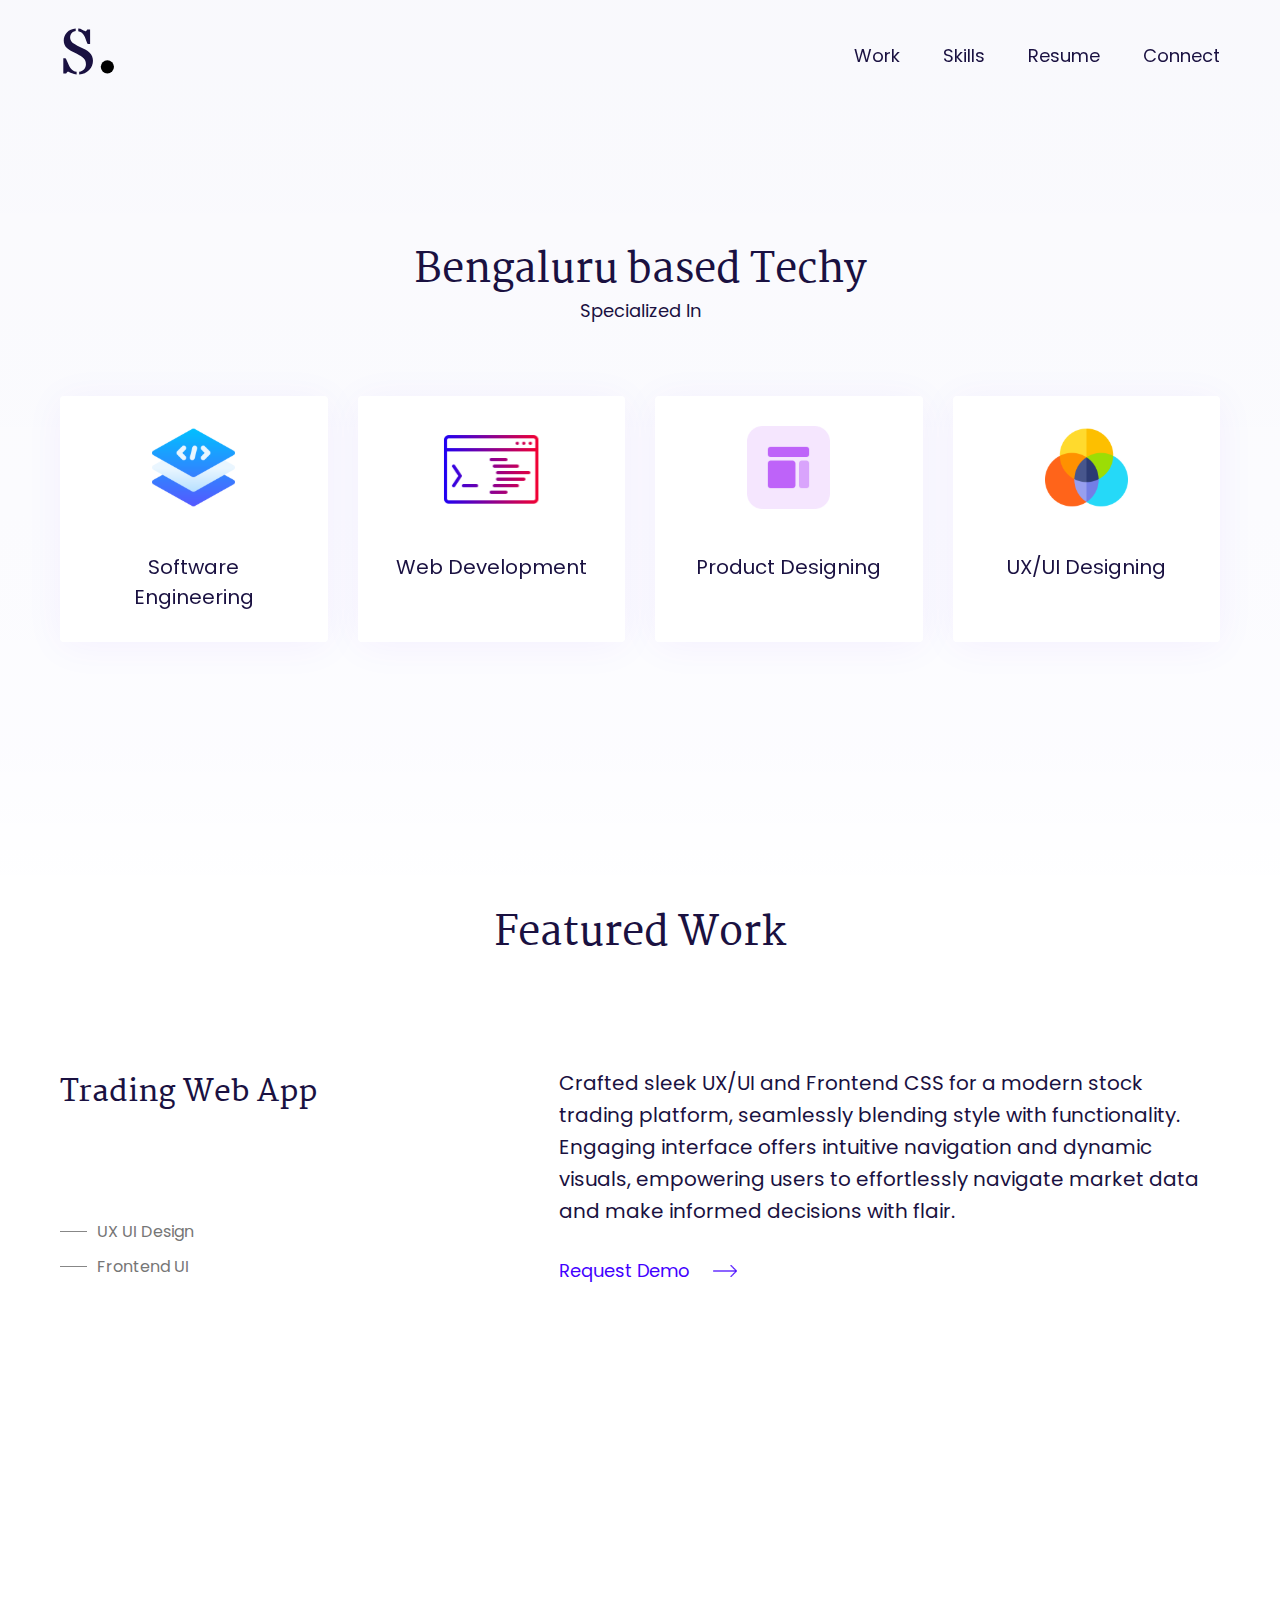
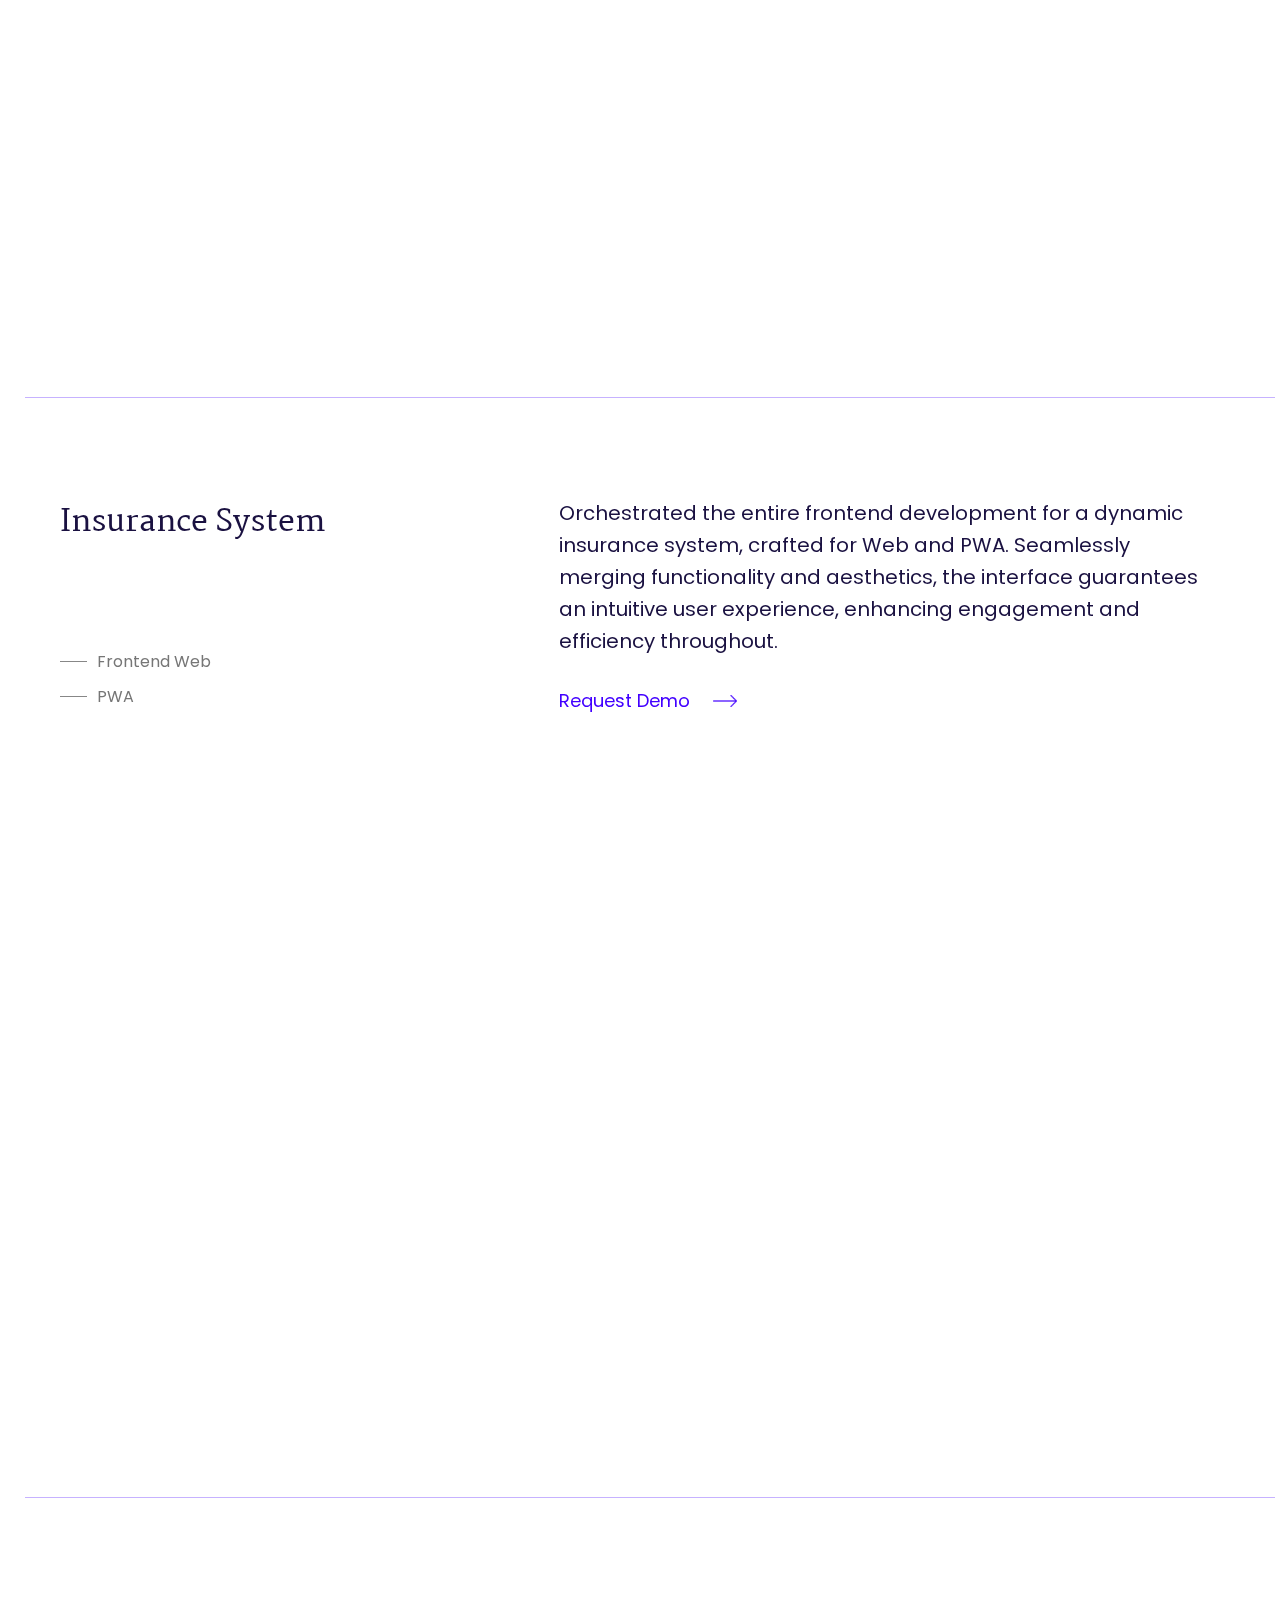
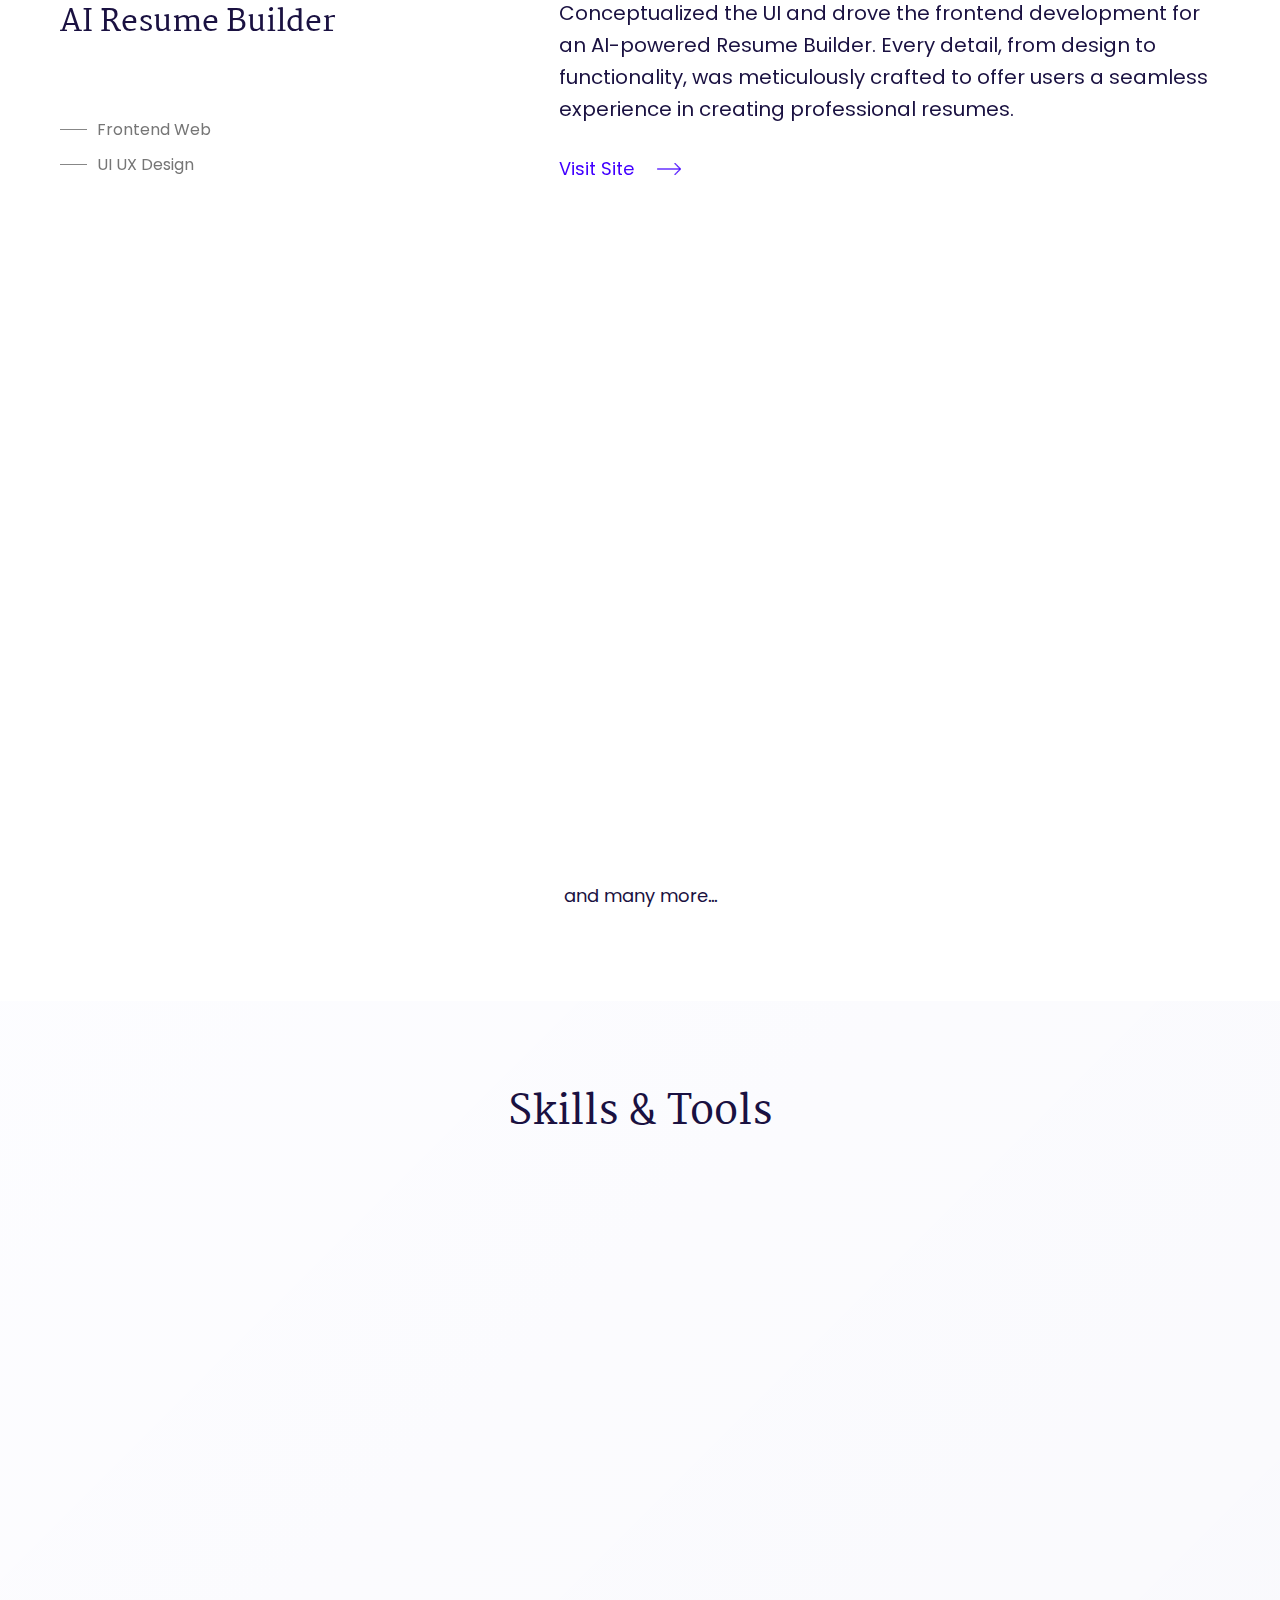
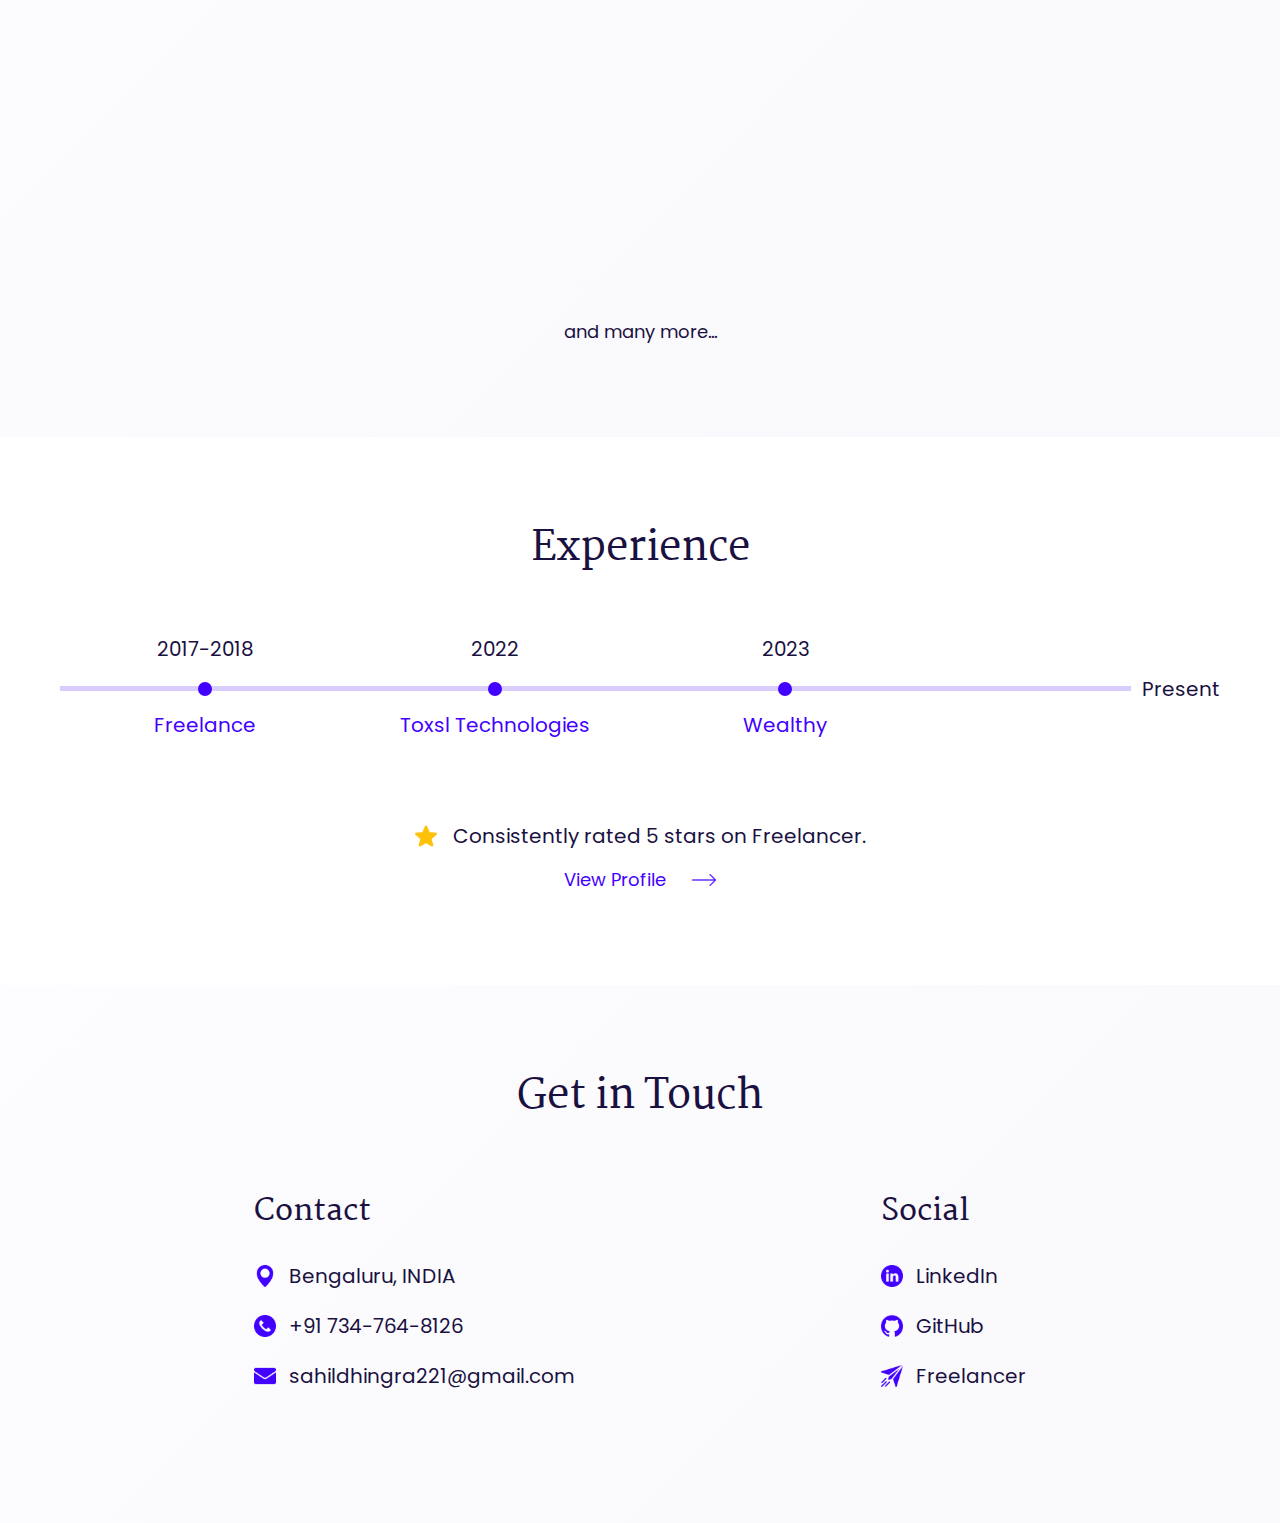
==== index.html @ 7012ac33 "Updated new portfolio" ====
<!DOCTYPE html>
<html lang="en">
<head>
  <meta charset="UTF-8">
  <meta name="viewport" content="width=device-width, initial-scale=1.0">
  <title>Sahil Dhingra | Frontend Developer | Software Engineer</title>
  <link rel="icon" href="/assets/icons/favico.svg">
  <meta name="description" content="Welcome to the portfolio of Sahil Dhingra, a frontend developer specializing in creating engaging user experiences. Explore my projects and skills.">
  <meta name="keywords" content="Sahil Dhingra, Frontend Developer, Software Engineer, Portfolio">
  <link rel="canonical" href="https://sahildhingra.in">
  <script type="application/ld+json">
    {
      "@context": "http://schema.org",
      "@type": "Person",
      "name": "Sahil Dhingra",
      "jobTitle": "Frontend Developer | Software Engineer",
      "url": "https://sahildhingra.in",
      "sameAs": [
        "https://www.linkedin.com/in/sahil-dhingra-772447118",
        "https://github.com/sahildhingra221"
      ]
    }
  </script>
  <meta property="og:title" content="Sahil Dhingra | Frontend Developer | Software Engineer">
  <meta property="og:description" content="Welcome to the portfolio of Sahil Dhingra, a frontend developer specializing in creating engaging user experiences. Explore my projects and skills.">
  <meta property="og:image" content="https://media.licdn.com/dms/image/D4D03AQFglEQmVj_J-Q/profile-displayphoto-shrink_200_200/0/1709186216717?e=2147483647&v=beta&t=3qAIPJI6j45beCKUPiKsRPSE6NNgzUKtPmAKEcMJp1o">
  <meta property="og:url" content="https://sahildhingra.in">
  <link rel="stylesheet" href="/style.css">
  <script src="/script.js"></script>

  <!-- Aos -->
  <link href="https://unpkg.com/aos@2.3.1/dist/aos.css" rel="stylesheet">
  <script src="https://unpkg.com/aos@2.3.1/dist/aos.js"></script>
</head>
<body>
  
  <!-- Header -->
  <header class="header">
    <div class="header-wrapper container">
      <div class="logo">
        <img src="/assets/icons/logo.svg" alt="sahil-logo">
      </div>
      <div class="nav">
        <a href="#work" class="nav-item">
          Work
        </a>
        <a href="#skills" class="nav-item">
          Skills
        </a>
        <a href="/resume-sahil-dhingra.pdf" target="_blank" class="nav-item">
          Resume
        </a>
        <a href="#contact" class="nav-item ">
          Connect
        </a>
      </div>
      <button onclick="toggleSidebar()" class="hamburger-icon">
        <div class="bar"></div>
        <div class="bar"></div>
        <div class="bar"></div>
      </button>
    </div>
  </header>

  <!-- Hero Banner -->
  <section class="hero-banner">
    <div class="banner-wrapper container">
      <h1>Bengaluru based Techy</h1>
      <span>Specialized In</span>
      
      <div class="cards-wrapper">
        <div data-aos="fade-up" class="card-item">
          <img src="/assets/icons/software-engineering-icon.svg" alt="software-engineering">
          <p>Software Engineering</p>
        </div>
        <div data-aos="fade-up" data-aos-delay="100" class="card-item">
          <img src="/assets/icons/web-dev-icon.svg" alt="web-development">
          <p>Web Development</p>
        </div>
        <div data-aos="fade-up" data-aos-delay="200" class="card-item">
          <img src="/assets/icons/product-desiging-icon.svg" alt="product-designing">
          <p>Product Designing</p>
        </div>
        <div data-aos="fade-up" data-aos-delay="300" class="card-item">
          <img src="/assets/icons/ux-ui-icon.svg" alt="ux/ui designing">
          <p>UX/UI Designing</p>
        </div>
      </div>
    </div>
  </section>

  <!-- Work Section -->
  <section id="work" class="work-section">
    <div class="container">
      <h2>Featured Work</h2>

      <div class="work-item border-unset">
        <div class="work-item-overview">
          <div class="work-item-info">
            <h3>Trading Web App</h3>
            <div class="value-added">
              <span class="mini">UX UI Design</span>
              <span class="mini">Frontend  UI</span>
            </div>
          </div>
          <div class="work-item-desc">
            <p>
              Crafted sleek UX/UI and Frontend CSS for a modern stock trading platform, seamlessly blending style with functionality. Engaging interface offers intuitive navigation and dynamic visuals, empowering users to effortlessly navigate market data and make informed decisions with flair.
            </p>
            <a class="animate-anchor" href="mailto:sahildhingra221@gmail.com?subject=I would like to see your project&body=Hi Sahil, Are you available for a quick call?">
              <span>Request Demo</span>
              <img src="/assets/icons/right-arrow-wide-icon.svg" alt="navigate-icon">
            </a>
          </div>
        </div>

        <div class="work-item-image">
          <img data-aos-offset="200" data-aos="zoom-out-up" src="/assets/images/trading-terminal.svg" alt="trading-terminal-image">
        </div>
      </div>

      <div class="work-item">
        <div class="work-item-overview">
          <div class="work-item-info">
            <h3>Insurance System</h3>
            <div class="value-added">
              <span class="mini">Frontend Web</span>
              <span class="mini">PWA</span>
            </div>
          </div>
          <div class="work-item-desc">
            <p>
              Orchestrated the entire frontend development for a dynamic insurance system, crafted for Web and PWA. Seamlessly merging functionality and aesthetics, the interface guarantees an intuitive user experience, enhancing engagement and efficiency throughout.
            </p>
            <a class="animate-anchor" href="mailto:sahildhingra221@gmail.com?subject=I would like to see your project&body=Hi Sahil, Are you available for a quick call?">
              <span>Request Demo</span>
              <img src="/assets/icons/right-arrow-wide-icon.svg" alt="navigate-icon">
            </a>
          </div>
        </div>

        <div class="work-item-image">
          <img data-aos-anchor-placement="center-center" data-aos-offset="400" data-aos="zoom-out-up" src="/assets/images/insurance-system.svg" alt="insurance-system-image">
          <div class="app-image">
            <img data-aos-offset="400" data-aos="fade-up-left" src="/assets/images/insurance-system-app.svg" alt="insurance-system-app-image">
          </div>
        </div>
      </div>

      <div class="work-item">
        <div class="work-item-overview">
          <div class="work-item-info">
            <h3>AI Resume Builder</h3>
            <div class="value-added">
              <span class="mini">Frontend Web</span>
              <span class="mini">UI UX  Design</span>
            </div>
          </div>
          <div class="work-item-desc">
            <p>
              Conceptualized the UI and drove the frontend development for an AI-powered Resume Builder. Every detail, from design to functionality, was meticulously crafted to offer users a seamless experience in creating professional resumes.
            </p>
            <a class="animate-anchor" href="https://aicvpro.com/create" target="_blank">
              <span>Visit Site</span>
              <img src="/assets/icons/right-arrow-wide-icon.svg" alt="navigate-icon">
            </a>
          </div>
        </div>

        <div class="work-item-image">
          <img data-aos-anchor-placement="center-center" data-aos-offset="600" data-aos="zoom-out-up" src="/assets/images/resume-builder.svg" alt="work-image">
        </div>
      </div>

      <div class="text-center">
        <span>and many more...</span>
      </div>

    </div>
  </section>


  <!-- Skills Section -->
  <section id="skills" class="skills-section bg-gradient">
    <div class="container">
      <h2 class="text-center">Skills & Tools</h2>

      <div class="skills-wrapper">
        <div class="skills-row">
          <div data-aos-anchor-placement="center-center" data-aos-offset="800" data-aos="fade-up" class="skill-item">
            <img src="/assets/icons/react-icon.svg" alt="react">
            <p>React</p>
          </div>
          <div data-aos-anchor-placement="center-center" data-aos-offset="800" data-aos="fade-up" data-aos-delay="100" class="skill-item">
            <img src="/assets/icons/nextjs-icon.svg" alt="next">
            <p>Next.js</p>
          </div>
          <div data-aos-anchor-placement="center-center" data-aos-offset="800" data-aos="fade-up" data-aos-delay="200" class="skill-item">
            <img src="/assets/icons/redux-icon.svg" alt="redux">
            <p>Redux</p>
          </div>
          <div data-aos-anchor-placement="center-center" data-aos-offset="800" data-aos="fade-up" data-aos-delay="300" class="skill-item">
            <img src="/assets/icons/node-icon.svg" alt="node">
            <p>Node</p>
          </div>
          <div data-aos-anchor-placement="center-center" data-aos-offset="800" data-aos="fade-up" data-aos-delay="400" class="skill-item">
            <img src="/assets/icons/mongo-icon.svg" alt="mongo">
            <p>Mongo</p>
          </div>
        </div>
        <div class="skills-row">
          <div data-aos-anchor-placement="center-center" data-aos-offset="800" data-aos="fade-up" data-aos-delay="500" class="skill-item">
            <img src="/assets/icons/css-icon.svg" alt="css">
            <p>Css</p>
          </div>
          <div data-aos-anchor-placement="center-center" data-aos-offset="800" data-aos="fade-up" data-aos-delay="600" class="skill-item">
            <img src="/assets/icons/styled-components-icon.svg" alt="styled-components">
            <p>Styled Components</p>
          </div>
          <div data-aos-anchor-placement="center-center" data-aos-offset="800" data-aos="fade-up" data-aos-delay="700" class="skill-item">
            <img src="/assets/icons/sass-icon.svg" alt="scss">
            <p>Scss</p>
          </div>
          <div data-aos-anchor-placement="center-center" data-aos-offset="800" data-aos="fade-up" data-aos-delay="800" class="skill-item">
            <img src="/assets/icons/bootstrap-icon.svg" alt="bootstrap">
            <p>Bootstrap</p>
          </div>
        </div>
        <div class="skills-row">
          <div data-aos-anchor-placement="center-center" data-aos-offset="800" data-aos="fade-up" data-aos-delay="900" class="skill-item">
            <img src="/assets/icons/js-icon.svg" alt="javascript">
            <p>Javascript</p>
          </div>
          <div data-aos-anchor-placement="center-center" data-aos-offset="800" data-aos="fade-up" data-aos-delay="1000" class="skill-item">
            <img src="/assets/icons/ts-icon.svg" alt="typescript">
            <p>Typescript</p>
          </div>
          <div data-aos-anchor-placement="center-center" data-aos-offset="800" data-aos="fade-up" data-aos-delay="1100" class="skill-item">
            <img src="/assets/icons/jquery-icon.svg" alt="jquery">
            <p>Jquery</p>
          </div>
          <div data-aos-anchor-placement="center-center" data-aos-offset="800" data-aos="fade-up" data-aos-delay="1200" class="skill-item">
            <img src="/assets/icons/figma-icon.svg" alt="figma">
            <p>Figma</p>
          </div>
          <div data-aos-anchor-placement="center-center" data-aos-offset="800" data-aos="fade-up" data-aos-delay="1300" class="skill-item">
            <img src="/assets/icons/github-icon.svg" alt="github">
            <p>Github</p>
          </div>
        </div>
      </div>

      <div class="text-center">
        <span>and many more...</span>
      </div>

    </div>
  </section>

  <!-- Experience Section -->
  <section>
    <div class="container">
      <h2 class="text-center">Experience</h2>

      <div class="experience-items-wrapper">

        <div class="experience-item">
          <p class="year">2017-2018</p>
          <div class="line-bar"></div>
          <p class="c-name">Freelance</p>
        </div>

        <div class="experience-item">
          <p class="year">2022</p>
          <div class="line-bar"></div>
          <p class="c-name">Toxsl Technologies</p>
        </div>

        <div class="experience-item">
          <p class="year">2023</p>
          <div class="line-bar"></div>
          <p class="c-name">Wealthy</p>
        </div>

        <div class="experience-item present">
          <div class="line-bar"></div>
        </div>

      </div>

      <div class="freelancer-info">
        <div class="tagline">
          <img src="/assets/icons/star-icon.svg" alt="star-icon">
          <p>Consistently rated 5 stars on Freelancer.</p>
        </div>
        <div class="text-center">
          <a class="animate-anchor" href="https://www.freelancer.com/u/sahildhingra211" target="_blank">
            <span>View Profile</span>
            <img src="/assets/icons/right-arrow-wide-icon.svg" alt="navigate-icon">
          </a>
        </div>
      </div>
      
    </div>
  </section>

  <!-- Skills Section -->
  <section id="contact" class="bg-gradient">
    <div class="container">
      <h2 class="text-center">Get in Touch</h2>

      <div class="contact-info">

        <div class="contact-section flex-1">
          <h3>Contact</h3>
          <div class="contact-item">
            <img src="/assets/icons/location-icon.svg" alt="location">
            <p>Bengaluru, INDIA</p>
          </div>
          <div class="contact-item">
            <img src="/assets/icons/phone-icon.svg" alt="phone">
            <p>+91 734-764-8126</p>
          </div>
          <div class="contact-item">
            <img src="/assets/icons/email-icon.svg" alt="email">
            <p>sahildhingra221@gmail.com</p>
          </div>
        </div>

        <div class="contact-section">
          <h3>Social</h3>
          <a href="https://linkedin.com/in/sahil-dhingra-772447118/" target="_blank" class="contact-item">
            <img src="/assets/icons/linkedin-icon.svg" alt="linkedin">
            <p>LinkedIn</p>
          </a>
          <a href="https://github.com/sahildhingra221" target="_blank" class="contact-item">
            <img src="/assets/icons/github-icon-dark.svg" alt="github">
            <p>GitHub</p>
          </a>
          <a href="https://freelancer.com/u/sahildhingra211" target="_blank" class="contact-item">
            <img src="/assets/icons/freelance-icon.svg" alt="freelancer">
            <p>Freelancer</p>
          </a>
        </div>

      </div>

    </div>
  </section>
  <script>
    AOS.init({
      duration: 800,
      disable: 'mobile'
    });
  </script>
</body>
</html>
---- style.css ----
@import url('https://fonts.googleapis.com/css2?family=Martel:wght@600&family=Poppins&display=swap');

:root {
  --primary-text: #1A1141;
  --secondary-text: #767676;
  --purple: #4200FF;
  --box-shadow-blue: 0 4px 40px 0 rgba(97, 0, 255, 0.05);
}

* {
  margin: 0;
  padding: 0;
  box-sizing: border-box;
}

html {
  scroll-behavior: smooth;
}

body {
  font-family: "Poppins", sans-serif;
  color: var(--primary-text);
}

.container {
  max-width: 1200px;
  margin: 0 auto;
  padding: 0 20px;
}

.d-block {
  display: block;
}

.flex-1 {
  flex: 1;
}

.text-center {
  text-align: center;
}

h1, h2, h3, h4, h5, h6 {
  font-family: "Martel", serif;
  font-weight: 600;
}

h1, h2 {
  font-size: 40px;
}

h3 {
  font-size: 30px;
}

p {
  font-size: 20px;
}

span {
  display: inline-block;
  font-size: 18px;
}

span.mini {
  font-size: 16px;
}

a {
  text-decoration: none;
}

button {
  border: 0;
  outline: 0;
  background-color: transparent;
}

section {
  padding: 78px 0 92px;
}

.animate-anchor {
  width: fit-content;
}

.animate-anchor:hover img {
  animation: 0.3s slide-right linear;
}

@keyframes slide-right {
  0%,100% {
    transform: unset;
  }
  50% {
    transform: translateX(-5px);
  }
}

/*Scroll Bar*/
::-webkit-scrollbar {
  width: 10px;
}

/* Handle */
::-webkit-scrollbar-thumb {
  background: #c0c0c0;
  border-radius: 10px;
}

/* Header */

.header {
  position: fixed;
  padding: 28px 0 25px;
  top: 0;
  left: 0;
  width: 100%;
  z-index: 9;
  transition: all 0.2s ease-in-out;
}

.header.bg-white::before {
  content: "";
  position: absolute;
  top: 0;
  left: 0;
  height: 100%;
  width: 100%;
  background-color: rgba(255,255,255,0.5);
  backdrop-filter: blur(40px);
  -webkit-backdrop-filter: blur(40px);
  -moz-backdrop-filter: blur(40px);
  -o-backdrop-filter: blur(40px);
  -ms-backdrop-filter: blur(40px);
  z-index: -1;
}

.logo {
  height: 54px;
  width: 54px;
}

.logo img {
  width: 100%;
  height: 100%;
  object-fit: cover;
}

.header.hide {
  top: -110px;
}

.header-wrapper {
  display: flex;
  align-items: center;
}

.nav {
  margin-left: auto;
  display: flex;
  align-items: center;
  gap: 43px;
}

.nav a {
  color: var(--primary-text);
  font-size: 18px;
}

.nav a:hover {
  color: var(--purple);
}

.nav a.highlighted {
  border: 1px solid var(--purple);
  color: var(--purple);
  padding: 5px 18px;
  border-radius: 4px;
}

.hamburger-icon {
  height: 20px;
  width: 30px;
  display: none;
  flex-direction: column;
  justify-content: space-between;
  flex-grow: 0;
  border: 1px solid transparent;
  cursor: pointer;
}

.hamburger-icon .bar {
  background-color: var(--primary-text);
  width: 30px;
  height: 2px;
  border-radius: 10px;
  flex-grow: 0;
  flex-shrink: 0;
  transition: all 0.25s ease-in-out;
}

.hamburger-icon.toggled .bar:nth-child(1) {
  transform: rotate(-45deg);
  transform-origin: right top;
  width: 25px;
}

.hamburger-icon.toggled .bar:nth-child(3) {
  transform: rotate(45deg);
  transform-origin: right bottom;
  width: 25px;
  margin-bottom: -1px;
}

.hamburger-icon.toggled .bar:nth-child(2) {
  opacity: 0;
  transform: translateX(25%);
}

/* Hero Banner */

.hero-banner {
  min-height: 100vh;
  display: flex;
  align-items: center;
  justify-content: center;
  position: relative;
}

.hero-banner::before {
  content: "";
  position: absolute;
  top: 0;
  left: 0;
  width: 100%;
  height: 100%;
  opacity: 0.5;
  background-image: linear-gradient(to bottom, rgba(0, 6, 153, 0.05), rgba(0, 9, 237, 0.025) 83%, rgba(0, 10, 255, 0));
  pointer-events: none;
  z-index: -1;
}

.banner-wrapper {
  text-align: center;
}

.banner-wrapper h1 {
  line-height: 1.3;
}

.cards-wrapper {
  display: grid;
  grid-template-columns: repeat(4, 1fr);
  gap: 30px;
  margin-top: 72px;
}

.card-item {
  border-radius: 4px;
  background-color: #fff;
  box-shadow: var(--box-shadow-blue);
  padding: 30px 28px;
}

.card-item img {
  margin-bottom: 36px;
  height: 83px;
}

/* Work Section */

.work-section {
  padding-top: 0;
  overflow: hidden;
}

.work-section h2 {
  text-align: center;
}

.work-item {
  padding: 100px 0 100px;
  position: relative;
}

.work-item::before {
  content: "";
  position: absolute;
  top: 0;
  left: -35px;
  margin: auto;
  width: 1250px;
  height: 1px;
  background-color: var(--purple);
  z-index: -1;
  opacity: 0.3;
}

.work-item.border-unset::before {
  content: unset;
}

.work-item-overview {
  display: grid;
  grid-template-columns: 43% 57%;
}

.work-item-info {
  display: flex;
  flex-direction: column;
}

.value-added {
  margin-top: auto;
}

.value-added span {
  display: block;
  color: var(--secondary-text);
  padding: 5px 0 5px 37px;
  position: relative;
}

.value-added span::before {
  content: "";
  position: absolute;
  top: 0;
  left: 0;
  bottom: 0;
  margin: auto;
  width: 27px;
  height: 1px;
  background-color: #878787;
}

.work-item-desc p {
  line-height: 1.6;
}

.work-item-desc a {
  margin-top: 30px;
  display: flex;
  align-items: center;
  gap: 23px;
  color: var(--purple);
}

.work-item-desc a img {
  height: 24px;
}

.work-item-image {
  max-width: 970px;
  margin: 80px auto 0px;
  position: relative;
}

.work-item-image:has(.app-image) {
  margin-bottom: 70px;
}

.work-item-image img {
  width: 100%;
}

.work-item-image .app-image {
  position: absolute;
  bottom: -70px;
  right: -106px;
  max-width: 214px;
}

.bg-gradient {
  position: relative;
}

.bg-gradient::before {
  content: "";
  position: absolute;
  top: 0;
  left: 0;
  width: 100%;
  height: 100%;
  opacity: 0.5;
  background-image: linear-gradient(135deg, rgba(0, 10, 255, 0.02), rgba(0, 5, 153, 0.05));
  pointer-events: none;
  z-index: -1;
}

/* Skills Section */

.skills-wrapper {
  padding: 28px 0 72px;
}

.skills-row {
  display: flex;
  align-items: center;
  justify-content: center;
  gap: 30px;
  padding: 23px 0;
}

.skill-item {
  flex: 0 1 20%;
  background-color: #fff;
  box-shadow: var(--box-shadow-blue);
  padding: 25px;
  text-align: center;
  border-radius: 4px;
}

.skill-item p {
  white-space: pre;
}

.skill-item img {
  height: 68px;
  margin-bottom: 23px;
}

/* Experience Section */

.experience-items-wrapper {
  padding: 52px 0 81px;
  display: flex;
  align-items: center;
}

.experience-item {
  flex: 0 0 25%;
  text-align: center;
  position: relative;
}

.experience-item .c-name {
  color: var(--purple);
}

.line-bar {
  height: 5px;
  width: 100%;
  position: relative;
  background-color: rgba(66, 0, 255, 0.2);
  margin: 22px 0 19px;
}

.line-bar::after {
  content: "";
  position: absolute;
  background-color: var(--purple);
  height: 14px;
  width: 14px;
  top: 0;
  bottom: 0;
  left: 0;
  right: 0;
  margin: auto;
  border-radius: 100%;
}

.experience-item.present {
  flex: 1;
}

.experience-item.present .line-bar::after {
  content: "Present";
  background-color: #fff;
  font-size: 20px;
  border-radius: unset;
  height: fit-content;
  width: fit-content;
  left: unset;
  padding-left: 11px;
}

.freelancer-info a {
  color: var(--purple);
  display: flex;
  align-items: center;
  width: fit-content;
  margin: 0 auto;
}

.freelancer-info a img {
  height: 24px;
  margin-left: 26px;
}

.tagline {
  display: flex;
  align-items: center;
  justify-content: center;
  gap: 16px;
  margin-bottom: 15px;
}

.tagline img {
  height: 22px;
}

/* Contact Info */

.contact-info {
  display: flex;
  max-width: 772px;
  margin: 0 auto;
  padding: 56px 0 30px;
}

.contact-info a {
  color: var(--primary-text);
}

.contact-info a:hover {
  color: var(--purple);
}

.contact-info h3 {
  padding-bottom: 14px;
}

.contact-item {
  display: flex;
  align-items: center;
  gap: 13px;
  padding: 10px 0;
}

.contact-item img {
  height: 22px;
  width: 22px;
  object-fit: contain;
}


/* Responsive */

@media (max-width: 1200px) {
  .cards-wrapper {
    grid-template-columns: repeat(2, 1fr);
    max-width: 750px;
    margin: 50px auto 0;
  }
}

@media (max-width: 768px) {
  .header {
    padding: 20px 0 18px;
  }

  .logo {
    z-index: 10;
    height: 40px;
    width: 40px;
  }

  .hamburger-icon {
    display: flex;
    z-index: 10;
    margin-left: auto;
  }

  .nav {
    position: absolute;
    height: 100vh;
    width: 100vw;
    top: 0;
    left: 0;
    background-color: #fff;
    flex-direction: column;
    align-items: flex-start;
    gap: 0;
    padding-top: 80px; 
    transform: translateX(-100%);
    transition: all 0.25s ease-in-out;
  }

  .nav.active {
    transform: translateX(0);
  }

  .nav a {
    padding: 10px 20px;
    display: block;
    width: 100%;
  }

  .skills-row {
    flex-wrap: wrap;
  }
}

@media (max-width: 576px) {
  h1, h2 {
    font-size: 30px; 
  }

  h3 {
    font-size: 20px;
  }

  p {
    font-size: 16px;
  }

  span {
    font-size: 14px;
  }

  span.mini {
    font-size: 13px;
  }

  section {
    padding: 38px 0 52px;
  }

  .hero-banner {
    padding-top: 120px;
    padding-bottom: 80px;
  }

  .cards-wrapper {
    gap: 0;
  }

  .card-item {
    background-color: transparent;
    box-shadow: unset;
    padding-left: 0;
    padding-right: 0;
  }

  .cards-wrapper .card-item:nth-child(2), .cards-wrapper .card-item:nth-child(3) {
    border: 1px solid #e9e9e9;
    border-radius: 0;
  }

  .cards-wrapper .card-item:nth-child(2) {
    border-top: 0;
    border-right: 0;
  }

  .cards-wrapper .card-item:nth-child(3) {
    border-bottom: 0;
    border-left: 0;
    margin-top: -1px;
    margin-right: -1px;
  }

  .work-item {
    padding: 50px 0 50px;
  }

  .work-item-overview {
    grid-template-columns: repeat(1, 1fr);
    gap: 10px;
  }

  .value-added {
    margin-top: 5px;
  }

  .work-item-desc a {
    margin-top: 20px;
    gap: 15px;
  }

  .work-item-desc a img {
    height: 20px;
  }

  .work-item-image {
    margin-top: 30px;
  }

  .work-item-image .app-image {
    position: relative;
    margin: 40px auto 0;
    bottom: unset;
    right: unset;
  }

  .work-item-image:has(.app-image) {
    margin-bottom: unset;
  }
}
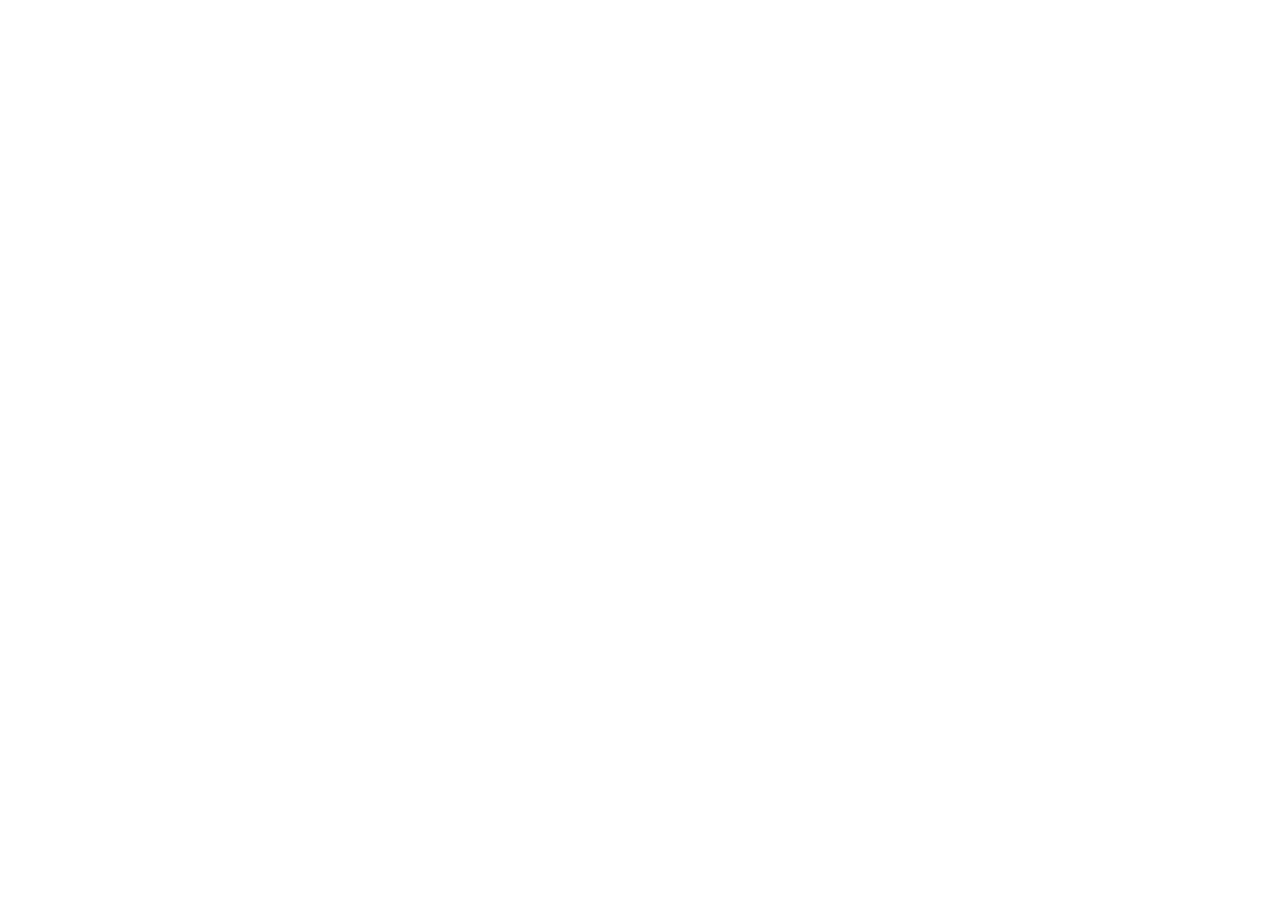
==== commit 60c569f0: "added contact info" ====
--- a/index.html
+++ b/index.html
@@ -41,16 +41,16 @@
         <img src="/assets/icons/logo.svg" alt="sahil-logo">
       </div>
       <div class="nav">
-        <a href="#work" class="nav-item">
+        <a onclick="redirectTo('#work')" class="nav-item">
           Work
         </a>
-        <a href="#skills" class="nav-item">
+        <a onclick="redirectTo('#skills')" class="nav-item">
           Skills
         </a>
         <a href="/resume-sahil-dhingra.pdf" target="_blank" class="nav-item">
           Resume
         </a>
-        <a href="#contact" class="nav-item ">
+        <a onclick="redirectTo('#contact')" class="nav-item ">
           Connect
         </a>
       </div>
@@ -215,7 +215,7 @@
           </div>
           <div data-aos-anchor-placement="center-center" data-aos-offset="800" data-aos="fade-up" data-aos-delay="600" class="skill-item">
             <img src="/assets/icons/styled-components-icon.svg" alt="styled-components">
-            <p>Styled Components</p>
+            <p>Styled C<span class="hide-mobile">omponents</span></p>
           </div>
           <div data-aos-anchor-placement="center-center" data-aos-offset="800" data-aos="fade-up" data-aos-delay="700" class="skill-item">
             <img src="/assets/icons/sass-icon.svg" alt="scss">
@@ -317,14 +317,14 @@
             <img src="/assets/icons/location-icon.svg" alt="location">
             <p>Bengaluru, INDIA</p>
           </div>
-          <div class="contact-item">
+          <a href="tel:+917347648126" class="contact-item">
             <img src="/assets/icons/phone-icon.svg" alt="phone">
             <p>+91 734-764-8126</p>
-          </div>
-          <div class="contact-item">
+          </a>
+          <a href="mailto:sahildhingra221@gmail.com?subject=Let's Connect&body=Hi Sahil, Are you available for a quick call?" class="contact-item">
             <img src="/assets/icons/email-icon.svg" alt="email">
             <p>sahildhingra221@gmail.com</p>
-          </div>
+          </a>
         </div>
 
         <div class="contact-section">
--- a/style.css
+++ b/style.css
@@ -166,6 +166,7 @@
 .nav a {
   color: var(--primary-text);
   font-size: 18px;
+  cursor: pointer;
 }
 
 .nav a:hover {
@@ -618,8 +619,13 @@
   }
 
   .hero-banner {
-    padding-top: 120px;
+    padding-top: 80px;
     padding-bottom: 80px;
+  }
+
+  .banner-wrapper {
+    padding: 0;
+    width: 100%;
   }
 
   .cards-wrapper {
@@ -633,6 +639,11 @@
     padding-right: 0;
   }
 
+  .card-item img {
+    margin-bottom: 16px;
+    height: 53px;
+  }
+
   .cards-wrapper .card-item:nth-child(2), .cards-wrapper .card-item:nth-child(3) {
     border: 1px solid #e9e9e9;
     border-radius: 0;
@@ -651,7 +662,7 @@
   }
 
   .work-item {
-    padding: 50px 0 50px;
+    padding: 40px 0 40px;
   }
 
   .work-item-overview {
@@ -659,8 +670,13 @@
     gap: 10px;
   }
 
-  .value-added {
+  .value-added .mini {
     margin-top: 5px;
+    padding-left: 27px;
+  }
+
+  .value-added span::before {
+    width: 17px;
   }
 
   .work-item-desc a {
@@ -686,4 +702,128 @@
   .work-item-image:has(.app-image) {
     margin-bottom: unset;
   }
+
+  .skills-wrapper {
+    padding: 10px 0 40px;
+  }
+
+  .skills-row {
+    padding: 20px 0 0 0;
+    gap: 20px;
+  }
+
+  .skill-item {
+    flex: 0 1 calc(50% - 10px);
+    padding: 10px;
+    display: flex;
+    align-items: center;
+  }
+
+  .skill-item img {
+    height: 30px;
+    width: 30px;
+    object-fit: contain;
+    margin-bottom: 0;
+    margin-right: 10px;
+  }
+
+  .skill-item p {
+    white-space: normal;
+  }
+
+  .hide-mobile {
+    font-size: 0;
+    position: relative;
+  }
+
+  .hide-mobile::after {
+    content: "...";
+    font-size: 16px; 
+  }
+
+  .tagline {
+    flex-direction: column;
+    text-align: center;
+  }
+
+  .tagline img {
+    height: 30px;
+  }
+
+  .freelancer-info a img {
+    height: 20px;
+    margin-left: 15px;
+  }
+
+  .experience-item.present .line-bar::after {
+    font-size: inherit;
+  }
+
+  .experience-items-wrapper {
+    flex-direction: column; 
+    align-items: flex-start;
+    padding: 50px 0;
+  }
+
+  .experience-item {
+    display: flex;
+    width: 100%;
+    padding: 20px 0;
+  }
+
+  .experience-item p {
+    flex: 1;
+    text-align: left;
+  }
+
+  .experience-item p.c-name {
+    text-align: right;
+  }
+
+  .line-bar {
+    position: absolute;
+    top: 0;
+    left: 0;
+    right: 0;
+    margin: auto;
+    width: 5px;
+    height: 100%;
+  }
+
+  .line-bar::after {
+    left: unset;
+    right: unset;
+    transform: translateX(-50%);
+  }
+
+  .experience-item.present {
+    min-height: 70px;
+  }
+
+  .experience-item.present .line-bar::after {
+    bottom: 0;
+    top: unset;
+    left: 0; 
+    right: 0; 
+    padding: unset;
+  }
+
+  .contact-info {
+    flex-direction: column;
+    gap: 30px;
+    padding-top: 40px;
+  }
+
+  .contact-info a {
+    text-decoration: none;
+  }
+
+  .contact-item {
+    gap: 10px;
+  }
+
+  .contact-item img {
+    height: 20px;
+    width: 20px;
+  }
 }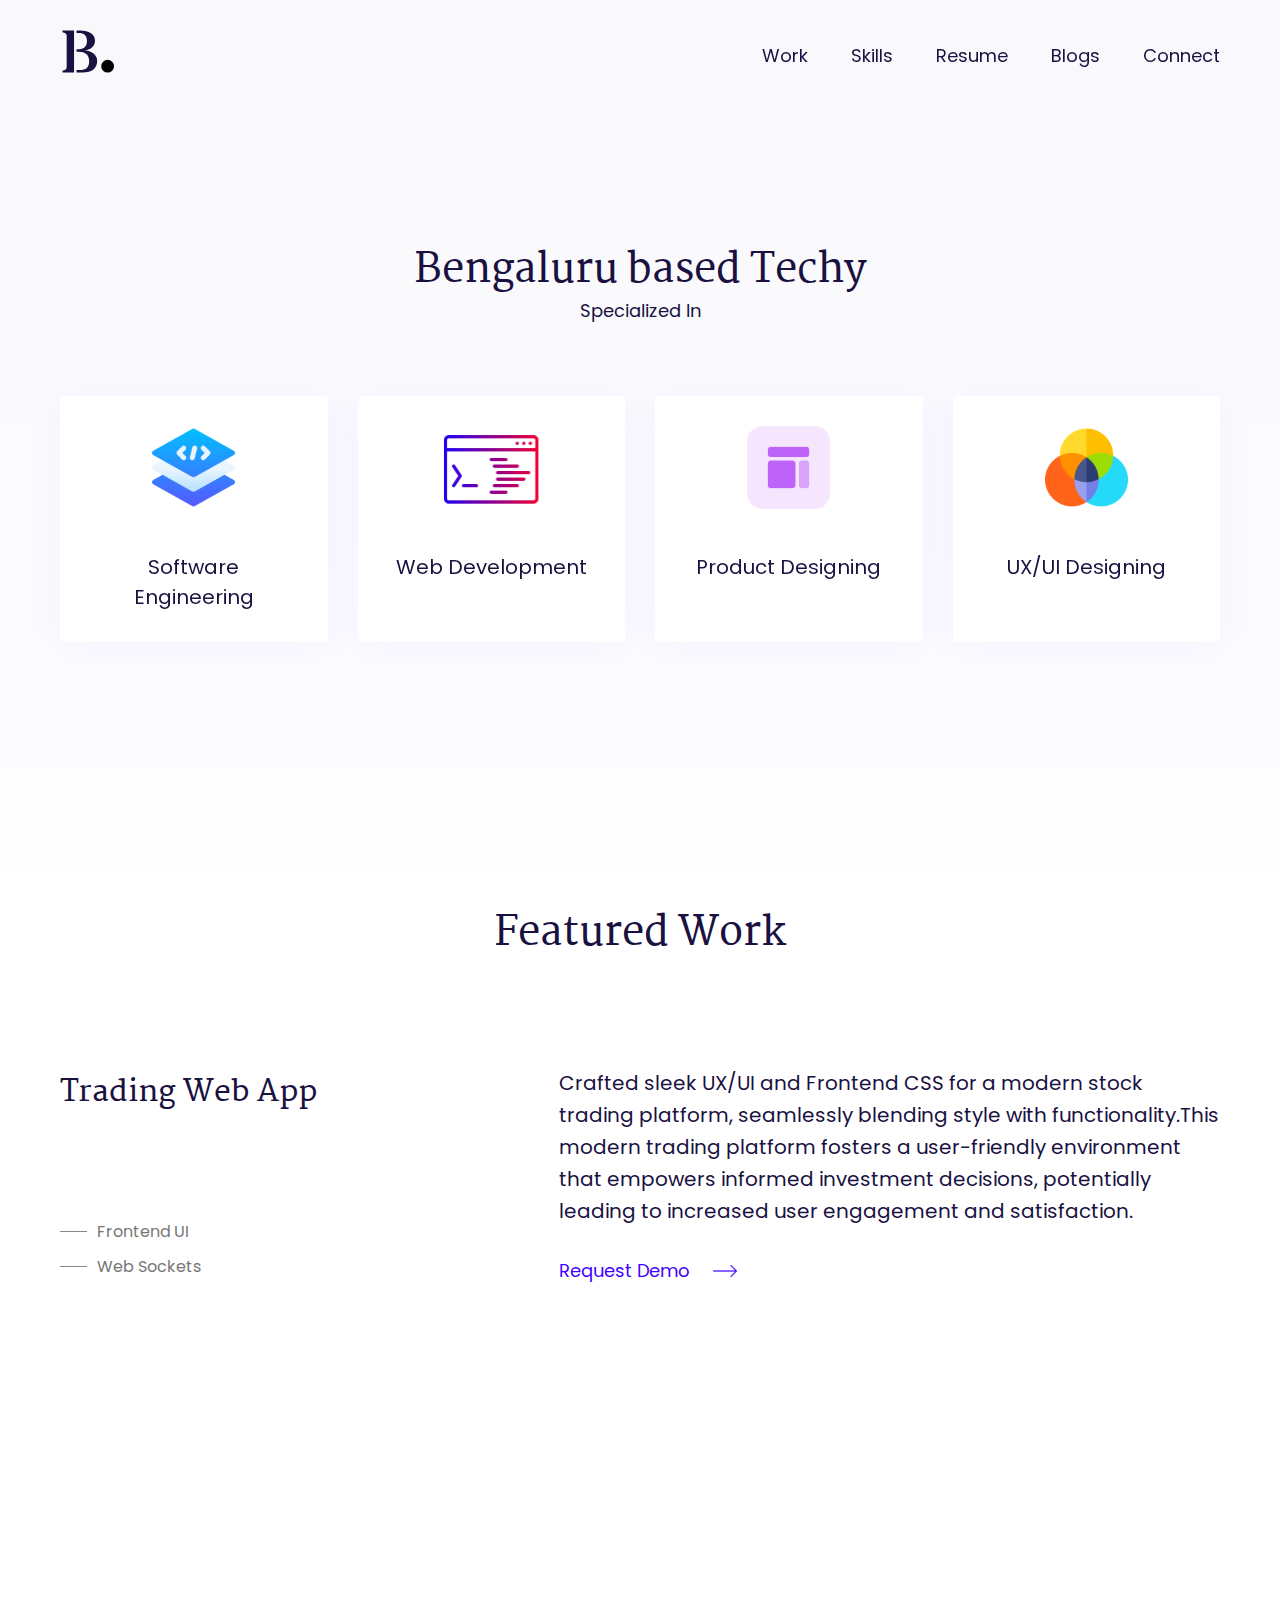
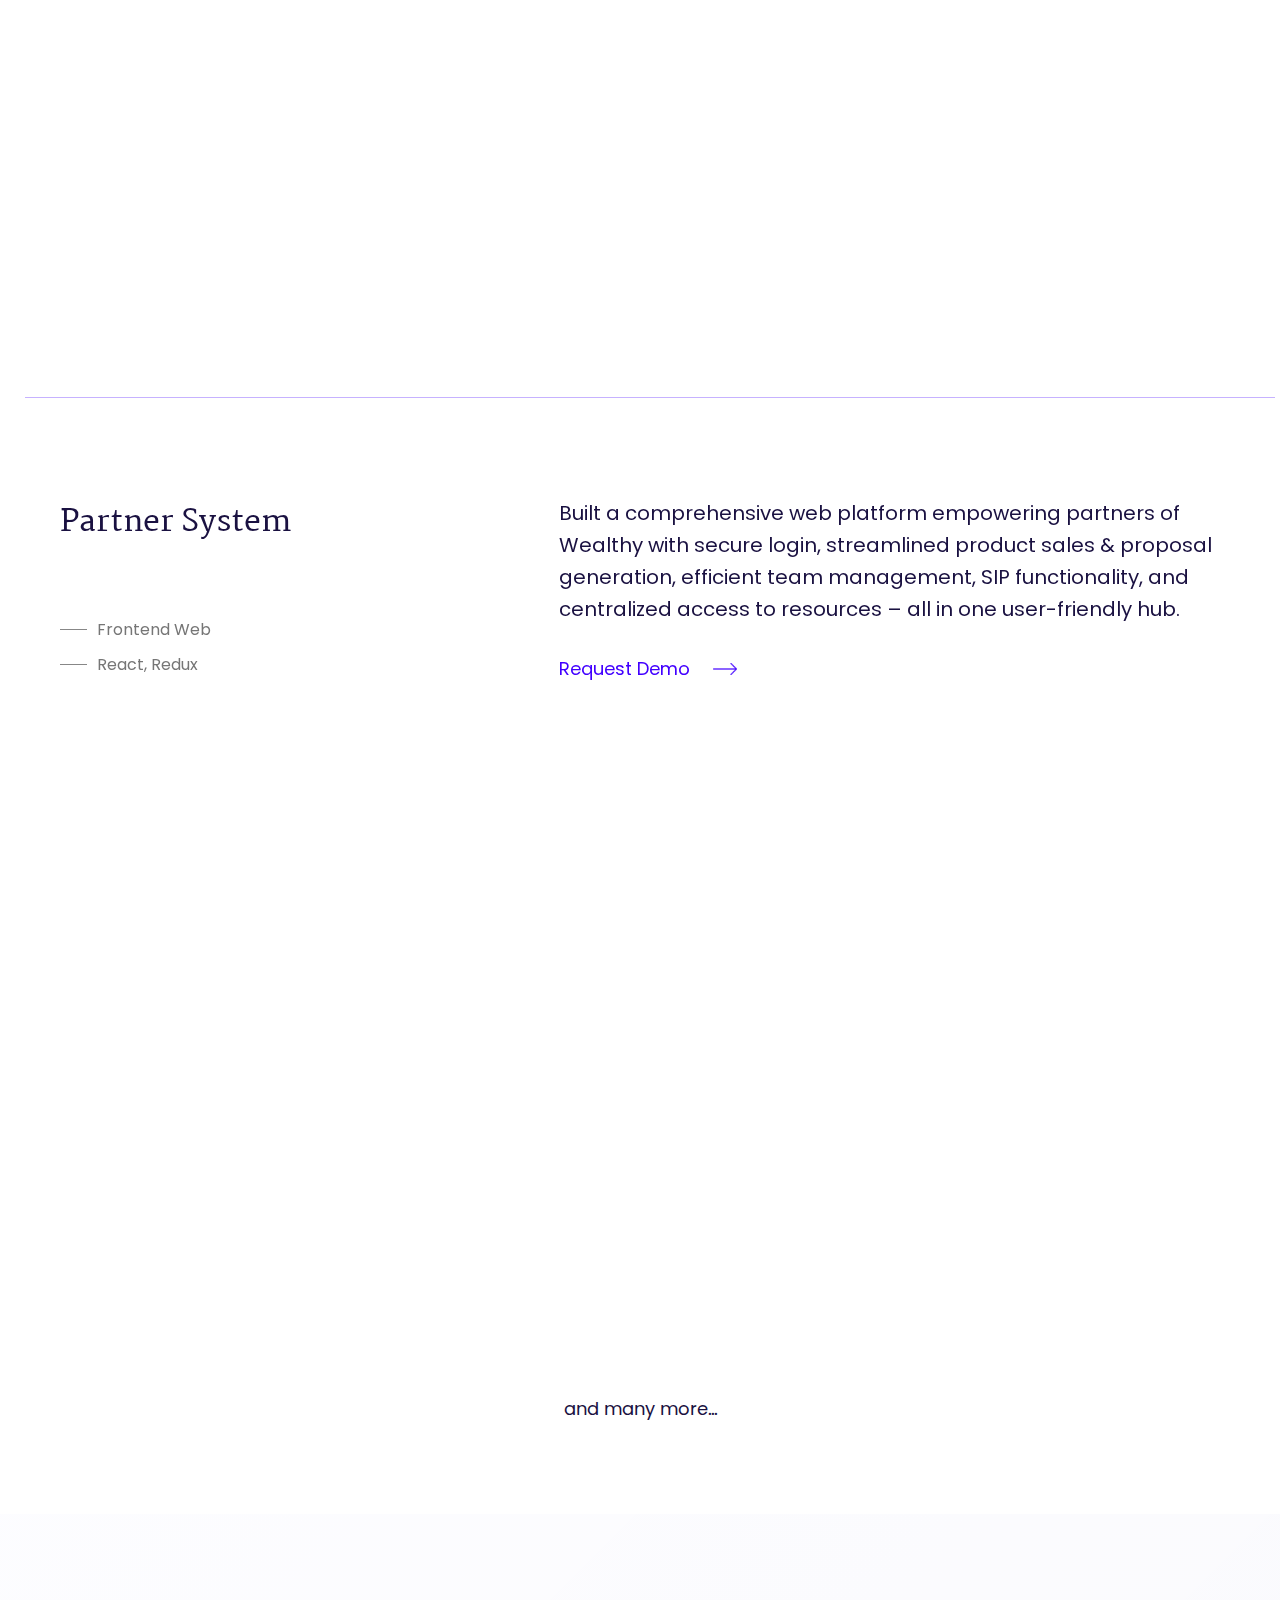
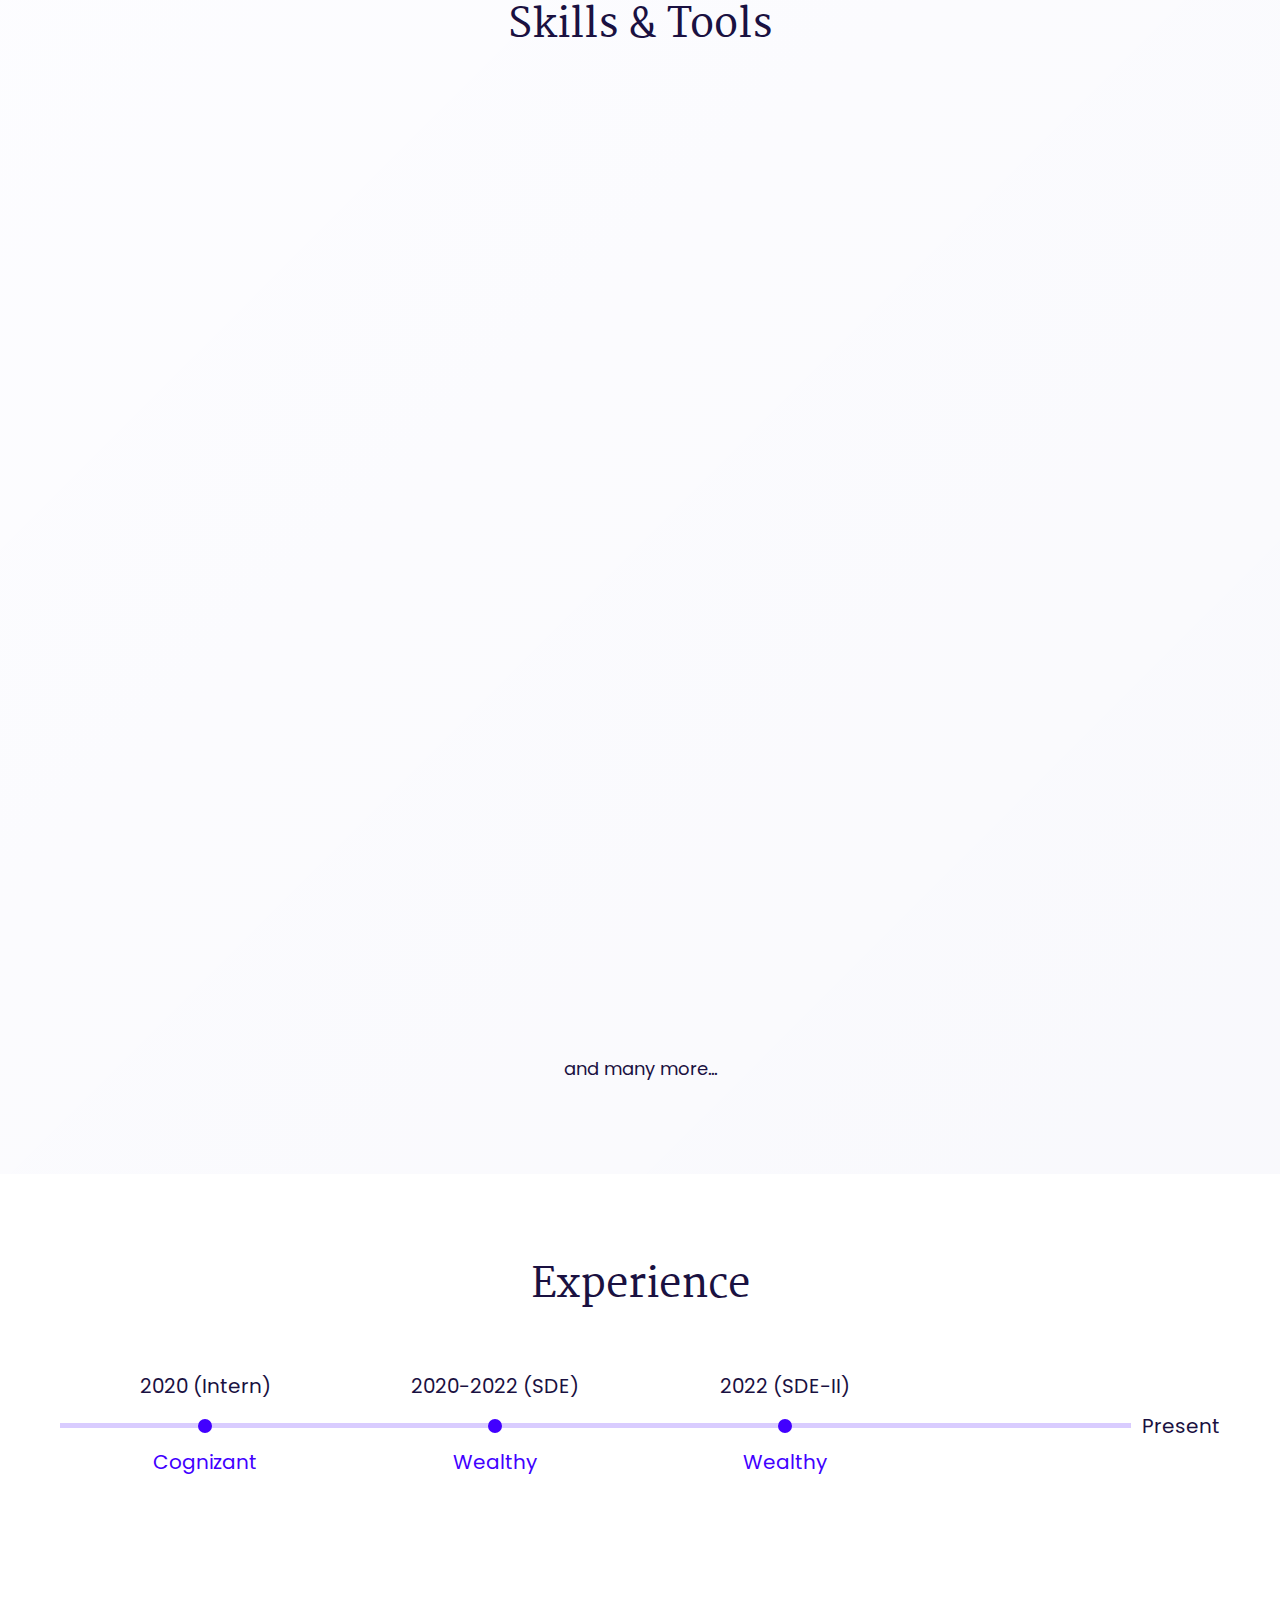
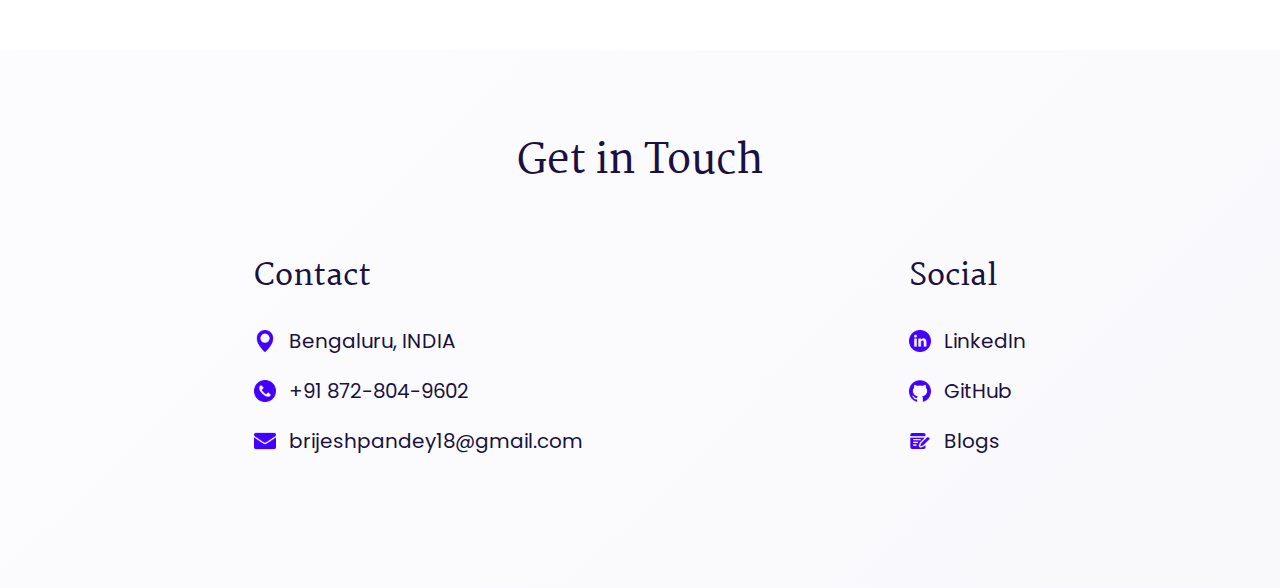
==== commit d0fe860f: "Portfolio initial commit" ====
--- a/index.html
+++ b/index.html
@@ -1,44 +1,60 @@
 <!DOCTYPE html>
 <html lang="en">
+
 <head>
   <meta charset="UTF-8">
   <meta name="viewport" content="width=device-width, initial-scale=1.0">
-  <title>Sahil Dhingra | Frontend Developer | Software Engineer</title>
+  <title>Brijesh Pandey | Fullstack Developer | Software Engineer</title>
   <link rel="icon" href="/assets/icons/favico.svg">
-  <meta name="description" content="Welcome to the portfolio of Sahil Dhingra, a frontend developer specializing in creating engaging user experiences. Explore my projects and skills.">
-  <meta name="keywords" content="Sahil Dhingra, Frontend Developer, Software Engineer, Portfolio">
-  <link rel="canonical" href="https://sahildhingra.in">
+  <meta name="description"
+    content="Creative Full-Stack Developer with 4+ years of experience building impactful web solutions. Brijesh's portfolio showcases expertise in crafting user-centric interfaces & developing high-performance web applications">
+  <meta name="keywords"
+    content="Brijesh Pandey, Frontend Developer, Software Engineer, Portfolio, Full Stack Developer, Web Developer, Javascript, Typescript, NodeJs, ReactJS, MERN stack">
+  <link rel="canonical" href="https://brijesh.me">
   <script type="application/ld+json">
     {
       "@context": "http://schema.org",
       "@type": "Person",
-      "name": "Sahil Dhingra",
-      "jobTitle": "Frontend Developer | Software Engineer",
-      "url": "https://sahildhingra.in",
+      "name": "Brijesh Pandey",
+      "jobTitle": "Frontend Developer | Fullstack Developer | Software Engineer",
+      "url": "https://brijesh.me",
       "sameAs": [
-        "https://www.linkedin.com/in/sahil-dhingra-772447118",
-        "https://github.com/sahildhingra221"
+        "https://www.linkedin.com/in/pbrijesh/",
+        "https://github.com/brijesh-pandey"
       ]
     }
   </script>
-  <meta property="og:title" content="Sahil Dhingra | Frontend Developer | Software Engineer">
-  <meta property="og:description" content="Welcome to the portfolio of Sahil Dhingra, a frontend developer specializing in creating engaging user experiences. Explore my projects and skills.">
-  <meta property="og:image" content="https://media.licdn.com/dms/image/D4D03AQFglEQmVj_J-Q/profile-displayphoto-shrink_200_200/0/1709186216717?e=2147483647&v=beta&t=3qAIPJI6j45beCKUPiKsRPSE6NNgzUKtPmAKEcMJp1o">
-  <meta property="og:url" content="https://sahildhingra.in">
+  <meta property="og:title" content="Brijesh Pandey | Frontend Developer | Software Engineer">
+  <meta property="og:description"
+    content="Welcome to the portfolio of Brijesh Pandey, a frontend developer specializing in creating engaging user experiences. Explore my projects and skills.">
+  <meta property="og:image"
+    content="https://media.licdn.com/dms/image/D4D03AQFglEQmVj_J-Q/profile-displayphoto-shrink_200_200/0/1709186216717?e=2147483647&v=beta&t=3qAIPJI6j45beCKUPiKsRPSE6NNgzUKtPmAKEcMJp1o">
+  <meta property="og:url" content="https://brijesh.me">
   <link rel="stylesheet" href="/style.css">
   <script src="/script.js"></script>
 
   <!-- Aos -->
   <link href="https://unpkg.com/aos@2.3.1/dist/aos.css" rel="stylesheet">
   <script src="https://unpkg.com/aos@2.3.1/dist/aos.js"></script>
+
+  <!-- Google Analytics -->
+  <!-- <script async src="https://www.googletagmanager.com/gtag/js?id=G-1MLFNW5E8E"></script>
+  <script>
+    window.dataLayer = window.dataLayer || [];
+    function gtag() { dataLayer.push(arguments); }
+    gtag('js', new Date());
+
+    gtag('config', 'G-1MLFNW5E8E');
+  </script> -->
 </head>
+
 <body>
-  
+
   <!-- Header -->
   <header class="header">
     <div class="header-wrapper container">
       <div class="logo">
-        <img src="/assets/icons/logo.svg" alt="sahil-logo">
+        <img src="/assets/icons/brijesh-logo.svg" alt="brijesh-logo">
       </div>
       <div class="nav">
         <a onclick="redirectTo('#work')" class="nav-item">
@@ -47,8 +63,11 @@
         <a onclick="redirectTo('#skills')" class="nav-item">
           Skills
         </a>
-        <a href="/resume-sahil-dhingra.pdf" target="_blank" class="nav-item">
+        <a href="/resume-brijesh-pandey.pdf" target="_blank" class="nav-item">
           Resume
+        </a>
+        <a href="https://websimplified.in" target="_blank" class="nav-item">
+          Blogs
         </a>
         <a onclick="redirectTo('#contact')" class="nav-item ">
           Connect
@@ -67,7 +86,7 @@
     <div class="banner-wrapper container">
       <h1>Bengaluru based Techy</h1>
       <span>Specialized In</span>
-      
+
       <div class="cards-wrapper">
         <div data-aos="fade-up" class="card-item">
           <img src="/assets/icons/software-engineering-icon.svg" alt="software-engineering">
@@ -99,15 +118,19 @@
           <div class="work-item-info">
             <h3>Trading Web App</h3>
             <div class="value-added">
-              <span class="mini">UX UI Design</span>
-              <span class="mini">Frontend  UI</span>
+              <span class="mini">Frontend UI</span>
+              <span class="mini">Web Sockets</span>
             </div>
           </div>
           <div class="work-item-desc">
             <p>
-              Crafted sleek UX/UI and Frontend CSS for a modern stock trading platform, seamlessly blending style with functionality. Engaging interface offers intuitive navigation and dynamic visuals, empowering users to effortlessly navigate market data and make informed decisions with flair.
+              Crafted sleek UX/UI and Frontend CSS for a modern stock trading platform, seamlessly blending style with
+              functionality.This modern trading platform fosters a user-friendly environment that empowers informed
+              investment decisions,
+              potentially leading to increased user engagement and satisfaction.
             </p>
-            <a class="animate-anchor" href="mailto:sahildhingra221@gmail.com?subject=I would like to see your project&body=Hi Sahil, Are you available for a quick call?">
+            <a class="animate-anchor"
+              href="mailto:brijeshpandey18@gmail.com?subject=I would like to see your project&body=Hi Brijesh, Are you available for a call to showcase trading platform project of yours ?">
               <span>Request Demo</span>
               <img src="/assets/icons/right-arrow-wide-icon.svg" alt="navigate-icon">
             </a>
@@ -115,24 +138,29 @@
         </div>
 
         <div class="work-item-image">
-          <img data-aos-offset="200" data-aos="zoom-out-up" src="/assets/images/trading-terminal.svg" alt="trading-terminal-image">
+          <img data-aos-offset="200" data-aos="zoom-out-up" src="/assets/images/trading-terminal.svg"
+            alt="trading-terminal-image">
         </div>
       </div>
 
       <div class="work-item">
         <div class="work-item-overview">
           <div class="work-item-info">
-            <h3>Insurance System</h3>
+            <h3>Partner System</h3>
             <div class="value-added">
               <span class="mini">Frontend Web</span>
-              <span class="mini">PWA</span>
+              <span class="mini">React, Redux</span>
             </div>
           </div>
           <div class="work-item-desc">
             <p>
-              Orchestrated the entire frontend development for a dynamic insurance system, crafted for Web and PWA. Seamlessly merging functionality and aesthetics, the interface guarantees an intuitive user experience, enhancing engagement and efficiency throughout.
+              Built a comprehensive web platform empowering partners of Wealthy with secure login, streamlined
+              product sales &
+              proposal generation, efficient team management, SIP functionality, and centralized access to resources –
+              all in one user-friendly hub.
             </p>
-            <a class="animate-anchor" href="mailto:sahildhingra221@gmail.com?subject=I would like to see your project&body=Hi Sahil, Are you available for a quick call?">
+            <a class="animate-anchor"
+              href="mailto:brijeshpandey18@gmail.com?subject=I would like to see your project&body=Hi Brijesh, Are you available for a call to showcase partner platform project of yours ?">
               <span>Request Demo</span>
               <img src="/assets/icons/right-arrow-wide-icon.svg" alt="navigate-icon">
             </a>
@@ -140,35 +168,8 @@
         </div>
 
         <div class="work-item-image">
-          <img data-aos-anchor-placement="center-center" data-aos-offset="400" data-aos="zoom-out-up" src="/assets/images/insurance-system.svg" alt="insurance-system-image">
-          <div class="app-image">
-            <img data-aos-offset="400" data-aos="fade-up-left" src="/assets/images/insurance-system-app.svg" alt="insurance-system-app-image">
-          </div>
-        </div>
-      </div>
-
-      <div class="work-item">
-        <div class="work-item-overview">
-          <div class="work-item-info">
-            <h3>AI Resume Builder</h3>
-            <div class="value-added">
-              <span class="mini">Frontend Web</span>
-              <span class="mini">UI UX  Design</span>
-            </div>
-          </div>
-          <div class="work-item-desc">
-            <p>
-              Conceptualized the UI and drove the frontend development for an AI-powered Resume Builder. Every detail, from design to functionality, was meticulously crafted to offer users a seamless experience in creating professional resumes.
-            </p>
-            <a class="animate-anchor" href="https://aicvpro.com/create" target="_blank">
-              <span>Visit Site</span>
-              <img src="/assets/icons/right-arrow-wide-icon.svg" alt="navigate-icon">
-            </a>
-          </div>
-        </div>
-
-        <div class="work-item-image">
-          <img data-aos-anchor-placement="center-center" data-aos-offset="600" data-aos="zoom-out-up" src="/assets/images/resume-builder.svg" alt="work-image">
+          <img data-aos-anchor-placement="center-center" data-aos-offset="400" data-aos="zoom-out-up"
+            src="/assets/images/partner-platform.svg" alt="insurance-system-image">
         </div>
       </div>
 
@@ -191,61 +192,97 @@
             <img src="/assets/icons/react-icon.svg" alt="react">
             <p>React</p>
           </div>
-          <div data-aos-anchor-placement="center-center" data-aos-offset="800" data-aos="fade-up" data-aos-delay="100" class="skill-item">
+          <div data-aos-anchor-placement="center-center" data-aos-offset="800" data-aos="fade-up" data-aos-delay="100"
+            class="skill-item">
             <img src="/assets/icons/nextjs-icon.svg" alt="next">
             <p>Next.js</p>
           </div>
-          <div data-aos-anchor-placement="center-center" data-aos-offset="800" data-aos="fade-up" data-aos-delay="200" class="skill-item">
+          <div data-aos-anchor-placement="center-center" data-aos-offset="800" data-aos="fade-up" data-aos-delay="200"
+            class="skill-item">
             <img src="/assets/icons/redux-icon.svg" alt="redux">
             <p>Redux</p>
           </div>
-          <div data-aos-anchor-placement="center-center" data-aos-offset="800" data-aos="fade-up" data-aos-delay="300" class="skill-item">
+          <div data-aos-anchor-placement="center-center" data-aos-offset="800" data-aos="fade-up" data-aos-delay="300"
+            class="skill-item">
             <img src="/assets/icons/node-icon.svg" alt="node">
             <p>Node</p>
           </div>
-          <div data-aos-anchor-placement="center-center" data-aos-offset="800" data-aos="fade-up" data-aos-delay="400" class="skill-item">
+          <div data-aos-anchor-placement="center-center" data-aos-offset="800" data-aos="fade-up" data-aos-delay="400"
+            class="skill-item">
             <img src="/assets/icons/mongo-icon.svg" alt="mongo">
             <p>Mongo</p>
           </div>
         </div>
         <div class="skills-row">
-          <div data-aos-anchor-placement="center-center" data-aos-offset="800" data-aos="fade-up" data-aos-delay="500" class="skill-item">
+          <div data-aos-anchor-placement="center-center" data-aos-offset="800" data-aos="fade-up" data-aos-delay="500"
+            class="skill-item">
             <img src="/assets/icons/css-icon.svg" alt="css">
             <p>Css</p>
           </div>
-          <div data-aos-anchor-placement="center-center" data-aos-offset="800" data-aos="fade-up" data-aos-delay="600" class="skill-item">
+          <div data-aos-anchor-placement="center-center" data-aos-offset="800" data-aos="fade-up" data-aos-delay="600"
+            class="skill-item">
             <img src="/assets/icons/styled-components-icon.svg" alt="styled-components">
             <p>Styled C<span class="hide-mobile">omponents</span></p>
           </div>
-          <div data-aos-anchor-placement="center-center" data-aos-offset="800" data-aos="fade-up" data-aos-delay="700" class="skill-item">
+          <div data-aos-anchor-placement="center-center" data-aos-offset="800" data-aos="fade-up" data-aos-delay="700"
+            class="skill-item">
             <img src="/assets/icons/sass-icon.svg" alt="scss">
             <p>Scss</p>
           </div>
-          <div data-aos-anchor-placement="center-center" data-aos-offset="800" data-aos="fade-up" data-aos-delay="800" class="skill-item">
+          <div data-aos-anchor-placement="center-center" data-aos-offset="800" data-aos="fade-up" data-aos-delay="800"
+            class="skill-item">
             <img src="/assets/icons/bootstrap-icon.svg" alt="bootstrap">
             <p>Bootstrap</p>
           </div>
         </div>
         <div class="skills-row">
-          <div data-aos-anchor-placement="center-center" data-aos-offset="800" data-aos="fade-up" data-aos-delay="900" class="skill-item">
+          <div data-aos-anchor-placement="center-center" data-aos-offset="800" data-aos="fade-up" data-aos-delay="900"
+            class="skill-item">
             <img src="/assets/icons/js-icon.svg" alt="javascript">
             <p>Javascript</p>
           </div>
-          <div data-aos-anchor-placement="center-center" data-aos-offset="800" data-aos="fade-up" data-aos-delay="1000" class="skill-item">
+          <div data-aos-anchor-placement="center-center" data-aos-offset="800" data-aos="fade-up" data-aos-delay="1000"
+            class="skill-item">
             <img src="/assets/icons/ts-icon.svg" alt="typescript">
             <p>Typescript</p>
           </div>
-          <div data-aos-anchor-placement="center-center" data-aos-offset="800" data-aos="fade-up" data-aos-delay="1100" class="skill-item">
+          <div data-aos-anchor-placement="center-center" data-aos-offset="800" data-aos="fade-up" data-aos-delay="1100"
+            class="skill-item">
             <img src="/assets/icons/jquery-icon.svg" alt="jquery">
             <p>Jquery</p>
           </div>
-          <div data-aos-anchor-placement="center-center" data-aos-offset="800" data-aos="fade-up" data-aos-delay="1200" class="skill-item">
+          <div data-aos-anchor-placement="center-center" data-aos-offset="800" data-aos="fade-up" data-aos-delay="1200"
+            class="skill-item">
             <img src="/assets/icons/figma-icon.svg" alt="figma">
             <p>Figma</p>
           </div>
-          <div data-aos-anchor-placement="center-center" data-aos-offset="800" data-aos="fade-up" data-aos-delay="1300" class="skill-item">
+          <div data-aos-anchor-placement="center-center" data-aos-offset="800" data-aos="fade-up" data-aos-delay="1300"
+            class="skill-item">
             <img src="/assets/icons/github-icon.svg" alt="github">
             <p>Github</p>
+          </div>
+        </div>
+
+        <div class="skills-row">
+          <div data-aos-anchor-placement="center-center" data-aos-offset="800" data-aos="fade-up" data-aos-delay="500"
+            class="skill-item">
+            <img src="/assets/icons/code-pipeline.svg" alt="code-pipeline">
+            <p>Code Pipeline</p>
+          </div>
+          <div data-aos-anchor-placement="center-center" data-aos-offset="800" data-aos="fade-up" data-aos-delay="600"
+            class="skill-item">
+            <img src="/assets/icons/docker.svg" alt="docker">
+            <p>Docker</p>
+          </div>
+          <div data-aos-anchor-placement="center-center" data-aos-offset="800" data-aos="fade-up" data-aos-delay="700"
+            class="skill-item">
+            <img src="/assets/icons/kubernetes.svg" alt="kubernetes">
+            <p>Kubernetes</p>
+          </div>
+          <div data-aos-anchor-placement="center-center" data-aos-offset="800" data-aos="fade-up" data-aos-delay="800"
+            class="skill-item">
+            <img src="/assets/icons/s3.svg" alt="s3">
+            <p>S3</p>
           </div>
         </div>
       </div>
@@ -263,44 +300,30 @@
       <h2 class="text-center">Experience</h2>
 
       <div class="experience-items-wrapper">
-
         <div class="experience-item">
-          <p class="year">2017-2018</p>
+          <p class="year">2020 (Intern)</p>
           <div class="line-bar"></div>
-          <p class="c-name">Freelance</p>
+          <p class="c-name">Cognizant</p>
         </div>
 
         <div class="experience-item">
-          <p class="year">2022</p>
-          <div class="line-bar"></div>
-          <p class="c-name">Toxsl Technologies</p>
-        </div>
-
-        <div class="experience-item">
-          <p class="year">2023</p>
+          <p class="year">2020-2022 (SDE)</p>
           <div class="line-bar"></div>
           <p class="c-name">Wealthy</p>
         </div>
 
+        <div class="experience-item">
+          <p class="year">2022 (SDE-II)</p>
+          <div class="line-bar"></div>
+          <p class="c-name">Wealthy</p>
+        </div>
+
         <div class="experience-item present">
           <div class="line-bar"></div>
         </div>
 
       </div>
 
-      <div class="freelancer-info">
-        <div class="tagline">
-          <img src="/assets/icons/star-icon.svg" alt="star-icon">
-          <p>Consistently rated 5 stars on Freelancer.</p>
-        </div>
-        <div class="text-center">
-          <a class="animate-anchor" href="https://www.freelancer.com/u/sahildhingra211" target="_blank">
-            <span>View Profile</span>
-            <img src="/assets/icons/right-arrow-wide-icon.svg" alt="navigate-icon">
-          </a>
-        </div>
-      </div>
-      
     </div>
   </section>
 
@@ -319,27 +342,28 @@
           </div>
           <a href="tel:+917347648126" class="contact-item">
             <img src="/assets/icons/phone-icon.svg" alt="phone">
-            <p>+91 734-764-8126</p>
-          </a>
-          <a href="mailto:sahildhingra221@gmail.com?subject=Let's Connect&body=Hi Sahil, Are you available for a quick call?" class="contact-item">
+            <p>+91 872-804-9602</p>
+          </a>
+          <a href="mailto:brijeshpandey18@gmail.com?subject=Let's Connect&body=Hi Brijesh, Are you available for a quick call?"
+            class="contact-item">
             <img src="/assets/icons/email-icon.svg" alt="email">
-            <p>sahildhingra221@gmail.com</p>
+            <p>brijeshpandey18@gmail.com</p>
           </a>
         </div>
 
         <div class="contact-section">
           <h3>Social</h3>
-          <a href="https://linkedin.com/in/sahil-dhingra-772447118/" target="_blank" class="contact-item">
+          <a href="https://www.linkedin.com/in/pbrijesh/" target="_blank" class="contact-item">
             <img src="/assets/icons/linkedin-icon.svg" alt="linkedin">
             <p>LinkedIn</p>
           </a>
-          <a href="https://github.com/sahildhingra221" target="_blank" class="contact-item">
+          <a href="https://github.com/brijesh-pandey" target="_blank" class="contact-item">
             <img src="/assets/icons/github-icon-dark.svg" alt="github">
             <p>GitHub</p>
           </a>
-          <a href="https://freelancer.com/u/sahildhingra211" target="_blank" class="contact-item">
-            <img src="/assets/icons/freelance-icon.svg" alt="freelancer">
-            <p>Freelancer</p>
+          <a href="https://www.websimplified.in" target="_blank" class="contact-item">
+            <img src="/assets/icons/blogs-icon.svg" alt="blogs">
+            <p>Blogs</p>
           </a>
         </div>
 
@@ -354,4 +378,5 @@
     });
   </script>
 </body>
+
 </html>